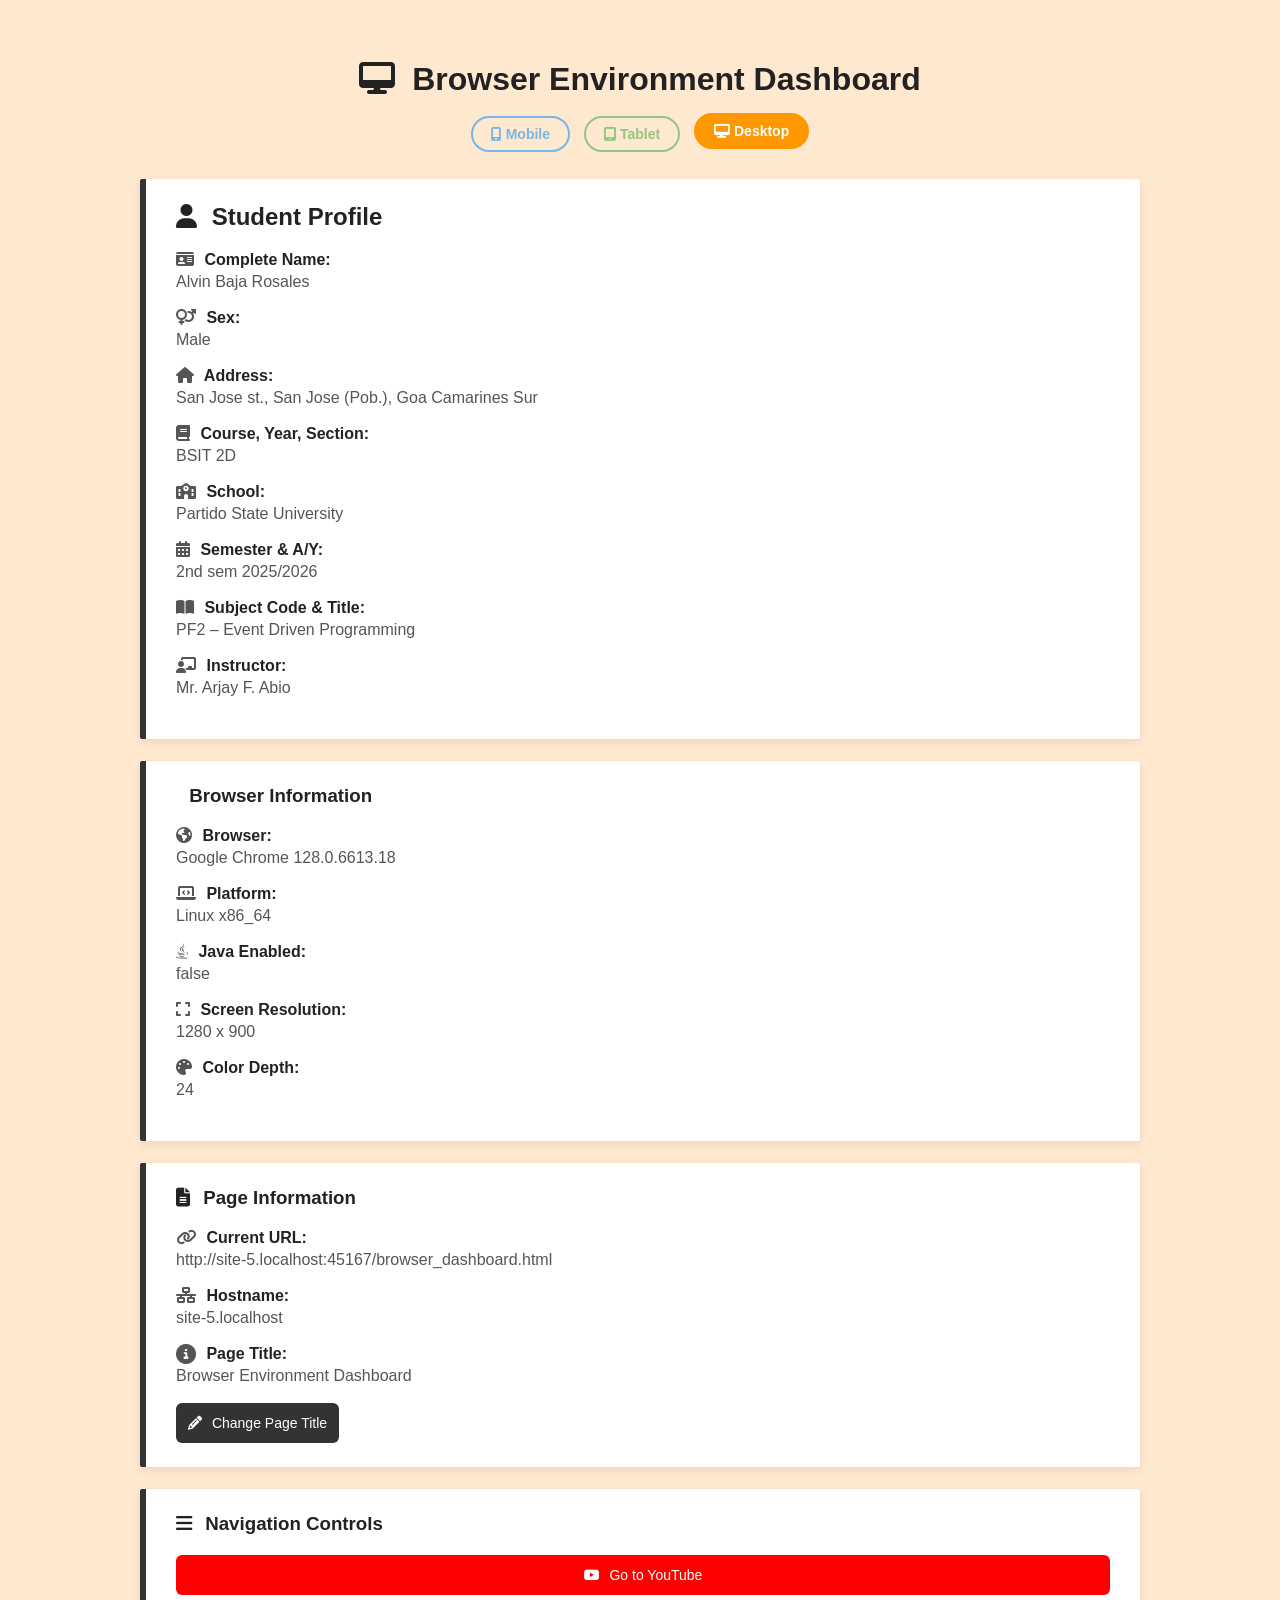
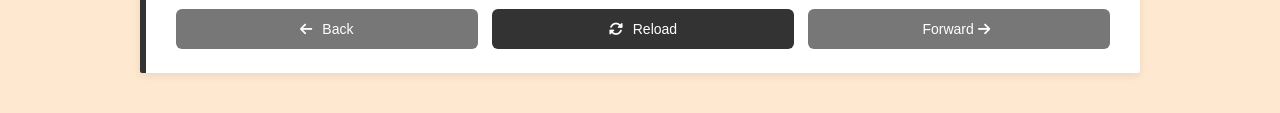
==== browser_dashboard.html @ edfd98b8 "Add files via upload" ====
<!--

README
same as the student homepage, it shows my complete information as well as the following:

browser info;
info, it shows info lile the browswr you are using as well as its version,
as well as other info like platform etc.

page info;
it shows the curent url of this site and other stuff

navigation control;
stuff like link, forward, backward, and reload.

it also changes backgroumd color depending on what device yoj are using

there are interactive features here like changing page title and navigation controls

Icons for easy recognizion and for appeal

-->



<!DOCTYPE html>
<html lang="en">
<head>
<meta charset="UTF-8">
<title>Browser Environment Dashboard</title>
<link rel="stylesheet" href="https://cdnjs.cloudflare.com/ajax/libs/font-awesome/6.4.0/css/all.min.css">
<style>
body {
    font-family: 'Segoe UI', Tahoma, Verdana, sans-serif;
    margin: 0;
    background-color: #f5f5f5;
    transition: background-color 0.3s ease;
}
.container {
    width: 90%;
    max-width: 1000px;
    margin: 40px auto;
    display: flex;
    flex-direction: column;
    gap: 22px;
}
header {
    text-align: center;
}
header h1 {
    font-size: 32px;
    margin-bottom: 18px;
    color: #222;
}
header h1 i { margin-right: 8px; }

.device-bar {
    display: flex;
    justify-content: center;
    gap: 14px;
    margin-bottom: 5px;
}
.device-item {
    padding: 8px 18px;
    border-radius: 20px;
    font-weight: 600;
    font-size: 14px;
    opacity: 0.6;
    transition: 0.3s ease;
    border: 2px solid transparent;
}
.mobile-style { color: #2196f3; border-color: #2196f3; }
.tablet-style { color: #4caf50; border-color: #4caf50; }
.desktop-style { color: #ff9800; border-color: #ff9800; }
.device-item.active {
    opacity: 1;
    color: white;
    transform: translateY(-3px);
}
.device-item.active.mobile-style { background-color: #2196f3; }
.device-item.active.tablet-style { background-color: #4caf50; }
.device-item.active.desktop-style { background-color: #ff9800; }

.card {
    background-color: #ffffff;
    padding: 24px 30px;
    border-radius: 2px;
    box-shadow: 0 3px 8px rgba(0,0,0,0.08);
    border-left: 6px solid #333;
}
.card h2, .card h3 {
    margin-top: 0;
    margin-bottom: 20px;
    color: #222;
}
.card h2 i, .card h3 i { margin-right: 8px; }

.info-block {
    margin-bottom: 18px;
}
.label {
    font-weight: 600;
    color: #222;
    margin-bottom: 4px;
}
.label i { margin-right: 6px; color: #555; }
.value {
    color: #555;
    word-break: break-word;
}

.nav-grid {
    display: flex;
    flex-direction: column;
    gap: 14px;
}
.nav-row {
    display: flex;
    gap: 14px;
}
.nav-row button { flex: 1; }

button {
    padding: 12px;
    border: none;
    border-radius: 6px;
    cursor: pointer;
    font-size: 14px;
    transition: 0.2s ease;
}
.btn-primary { background-color: #333; color: white; }
.btn-primary:hover { background-color: #111; }
.btn-secondary { background-color: #777; color: white; }
.btn-secondary:hover { background-color: #555; }
.btn-youtube { background-color: #FF0000; color: white; }
.btn-youtube:hover { background-color: #cc0000; }

button i { margin-right: 6px; }

@media (max-width: 768px) {
    header h1 { font-size: 26px; }
}
</style>
</head>
<body>
<div class="container">
<header>
    <h1><i class="fa-solid fa-desktop"></i> Browser Environment Dashboard</h1>
    <div class="device-bar">
        <div id="mobile" class="device-item mobile-style"><i class="fa-solid fa-mobile-screen"></i> Mobile</div>
        <div id="tablet" class="device-item tablet-style"><i class="fa-solid fa-tablet-screen-button"></i> Tablet</div>
        <div id="desktop" class="device-item desktop-style"><i class="fa-solid fa-desktop"></i> Desktop</div>
    </div>
</header>

<div class="card">
    <h2><i class="fa-solid fa-user"></i> Student Profile</h2>
    <div class="info-block"><div class="label"><i class="fa-solid fa-id-card"></i> Complete Name:</div><div class="value">Alvin Baja Rosales</div></div>
    <div class="info-block"><div class="label"><i class="fa-solid fa-venus-mars"></i> Sex:</div><div class="value">Male</div></div>
    <div class="info-block"><div class="label"><i class="fa-solid fa-house"></i> Address:</div><div class="value">San Jose st., San Jose (Pob.), Goa Camarines Sur</div></div>
    <div class="info-block"><div class="label"><i class="fa-solid fa-book"></i> Course, Year, Section:</div><div class="value">BSIT 2D</div></div>
    <div class="info-block"><div class="label"><i class="fa-solid fa-school"></i> School:</div><div class="value">Partido State University</div></div>
    <div class="info-block"><div class="label"><i class="fa-solid fa-calendar-days"></i> Semester & A/Y:</div><div class="value">2nd sem 2025/2026</div></div>
    <div class="info-block"><div class="label"><i class="fa-solid fa-book-open"></i> Subject Code & Title:</div><div class="value">PF2 – Event Driven Programming</div></div>
    <div class="info-block"><div class="label"><i class="fa-solid fa-chalkboard-teacher"></i> Instructor:</div><div class="value">Mr. Arjay F. Abio</div></div>
</div>

<div class="card">
    <h3><i class="fa-solid fa-browser"></i> Browser Information</h3>
    <div class="info-block"><div class="label"><i class="fa-solid fa-earth-americas"></i> Browser:</div><div class="value" id="browserInfo"></div></div>
    <div class="info-block"><div class="label"><i class="fa-solid fa-laptop-code"></i> Platform:</div><div class="value" id="platform"></div></div>
    <div class="info-block"><div class="label"><i class="fa-brands fa-java"></i> Java Enabled:</div><div class="value" id="java"></div></div>
    <div class="info-block"><div class="label"><i class="fa-solid fa-expand"></i> Screen Resolution:</div><div class="value" id="resolution"></div></div>
    <div class="info-block"><div class="label"><i class="fa-solid fa-palette"></i> Color Depth:</div><div class="value" id="colorDepth"></div></div>
</div>

<div class="card">
    <h3><i class="fa-solid fa-file-lines"></i> Page Information</h3>
    <div class="info-block"><div class="label"><i class="fa-solid fa-link"></i> Current URL:</div><div class="value" id="url"></div></div>
    <div class="info-block"><div class="label"><i class="fa-solid fa-network-wired"></i> Hostname:</div><div class="value" id="hostname"></div></div>
    <div class="info-block"><div class="label"><i class="fa-solid fa-info-circle fa-lg"></i> Page Title:</div><div class="value" id="pageTitle"></div></div>
    <button class="btn-primary" onclick="changeTitle()"><i class="fa-solid fa-pencil"></i> Change Page Title</button>
</div>

<div class="card">
    <h3><i class="fa-solid fa-bars"></i> Navigation Controls</h3>
    <div class="nav-grid">
        <button class="btn-youtube" onclick="redirectPage()"><i class="fa-brands fa-youtube"></i> Go to YouTube</button>
        <div class="nav-row">
            <button class="btn-secondary" onclick="goBack()"><i class="fa-solid fa-arrow-left"></i> Back</button>
            <button class="btn-primary" onclick="reloadPage()"><i class="fa-solid fa-rotate"></i> Reload</button>
            <button class="btn-secondary" onclick="goForward()"> Forward  <i class="fa-solid fa-arrow-right"></i></button>
        </div>
    </div>
</div>

</div>

<script>
    //this part uses a selection logic to know which browser is being used
function getBrowserInfo() {
    const ua = navigator.userAgent;
    let name = "Unknown", version = "Unknown";
    if (/Edg\/([\d.]+)/.test(ua)) { name="Microsoft Edge"; version=ua.match(/Edg\/([\d.]+)/)[1]; }
    else if (/OPR\/([\d.]+)/.test(ua)) { name="Opera"; version=ua.match(/OPR\/([\d.]+)/)[1]; }
    else if (/Chrome\/([\d.]+)/.test(ua)) { name="Google Chrome"; version=ua.match(/Chrome\/([\d.]+)/)[1]; }
    else if (/Firefox\/([\d.]+)/.test(ua)) { name="Mozilla Firefox"; version=ua.match(/Firefox\/([\d.]+)/)[1]; }
    else if (/Safari\/([\d.]+)/.test(ua) && /Version\/([\d.]+)/.test(ua)) { name="Safari"; version=ua.match(/Version\/([\d.]+)/)[1]; }
    //this displays or output the result of the selection which is the browser name
    document.getElementById("browserInfo").textContent = name + " " + version;
}
getBrowserInfo();

    //same as for browser, takes the info of these selected infl for display
document.getElementById("platform").textContent = navigator.platform;
document.getElementById("java").textContent = navigator.javaEnabled();
document.getElementById("resolution").textContent = screen.width + " x " + screen.height;
document.getElementById("colorDepth").textContent = screen.colorDepth;
    
    //this part is the page info part that shows the url, hostname and title,
document.getElementById("url").textContent = location.href;
document.getElementById("hostname").textContent = location.hostname;
document.getElementById("pageTitle").textContent = document.title;

    //allows the changing of the title page
function changeTitle(){
    let t = prompt("Enter new page title:");
    if(t){ document.title=t; document.getElementById("pageTitle").textContent=t; }
}
    
    //these are the navigation buttons
function reloadPage(){ location.reload(); }
function redirectPage(){ location.href="https://www.youtube.com/watch?v=dQw4w9WgXcQ"; }
function goBack(){ history.back(); }
function goForward(){ history.forward(); }

    //update the device display and background color depending on your screen
function updateDevice(){
    let w = window.innerWidth;
    const mobile = document.getElementById("mobile");
    const tablet = document.getElementById("tablet");
    const desktop = document.getElementById("desktop");

    //removes the last highlighted for the next one
    mobile.classList.remove("active");
    tablet.classList.remove("active");
    desktop.classList.remove("active");

    //this part is where the changing of the background color depending on your screen happens
    if(w < 600){ document.body.style.backgroundColor="#d0e7ff"; mobile.classList.add("active"); }
    else if(w <= 991){ document.body.style.backgroundColor="#d0ffd8"; tablet.classList.add("active"); }
    else{ document.body.style.backgroundColor="#ffe8d0"; desktop.classList.add("active"); }
}
    
    //run after execution and update the resize of screen
updateDevice();
window.addEventListener("resize", updateDevice);
</script>
</body>
</html>
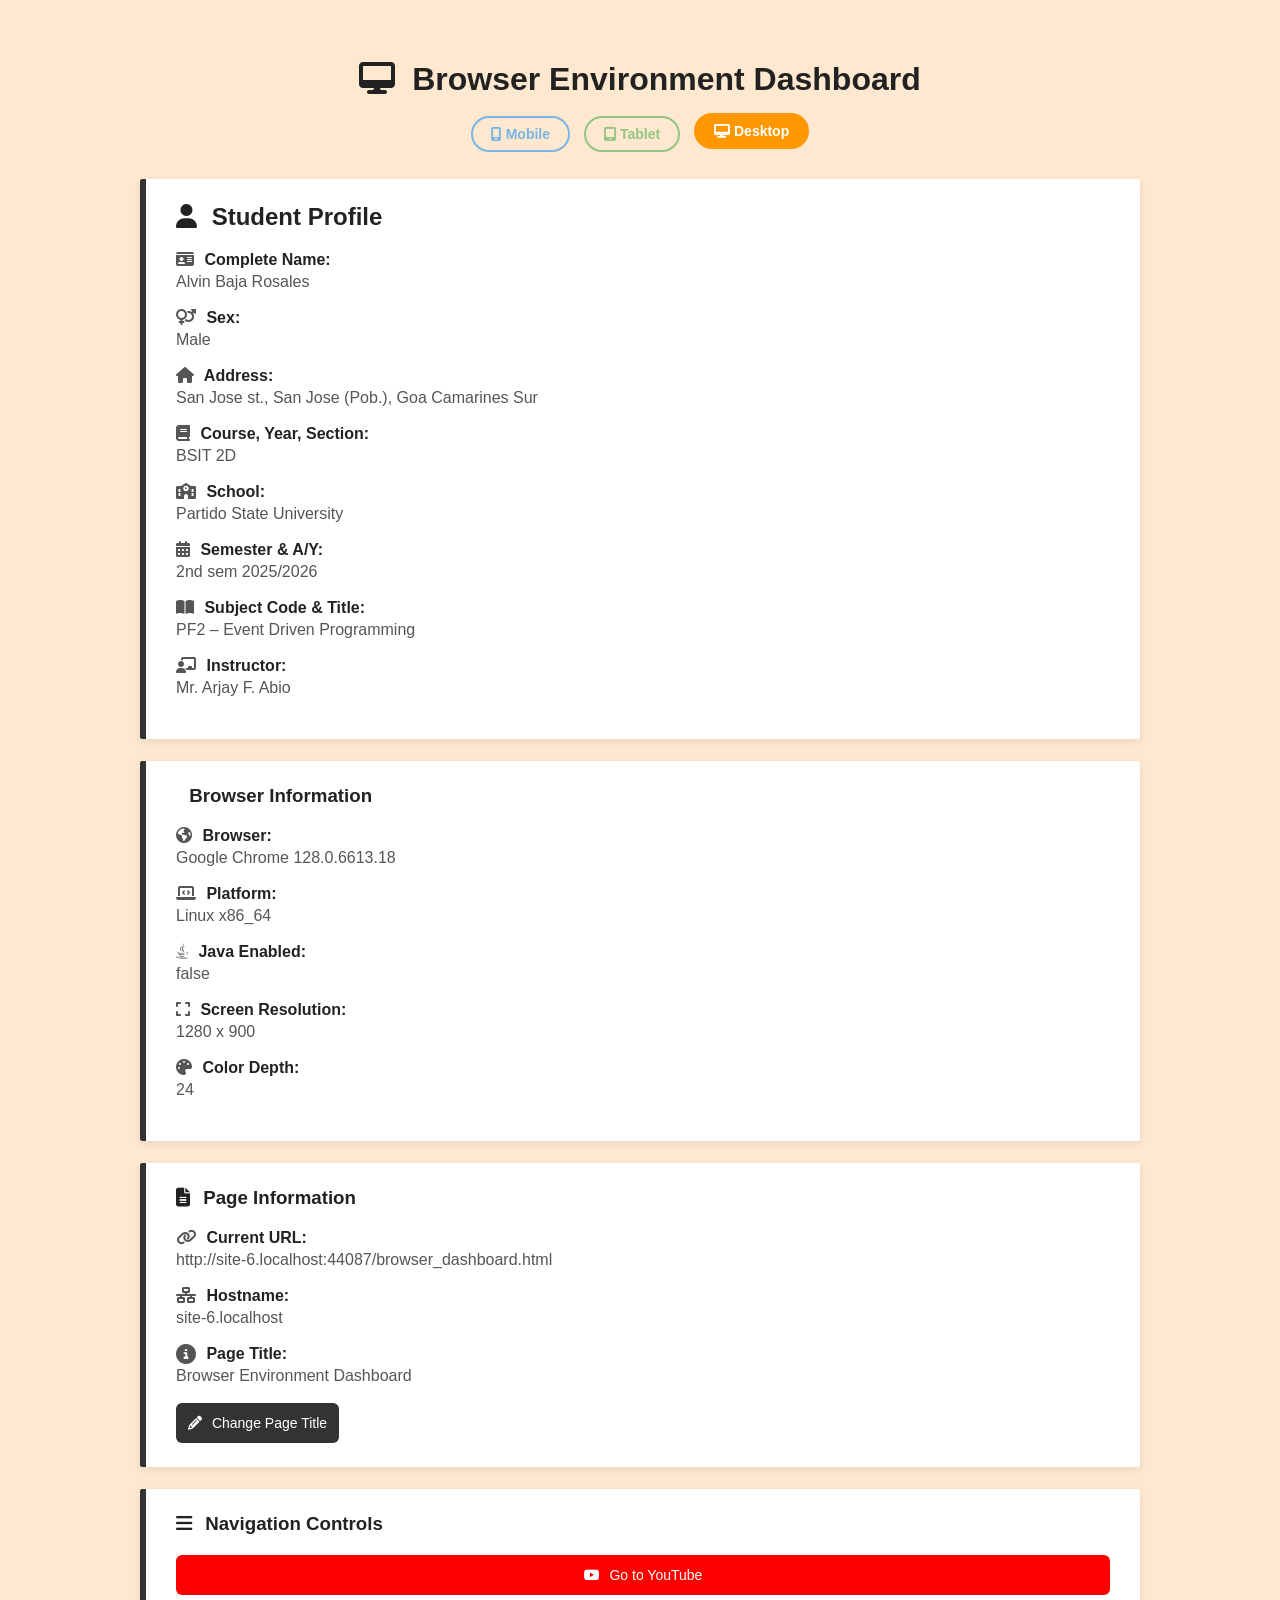
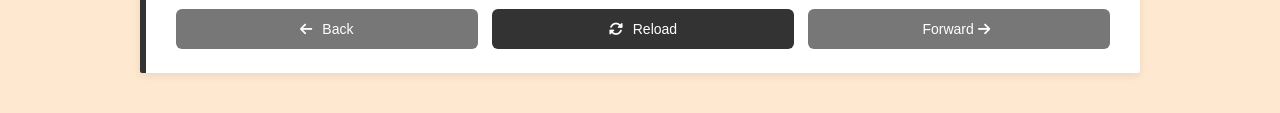
==== commit d1be1398: "Add files via upload" ====
--- a/browser_dashboard.html
+++ b/browser_dashboard.html
@@ -27,6 +27,8 @@
 <html lang="en">
 <head>
 <meta charset="UTF-8">
+  <meta name="viewport" content="width=device-width, initial-scale=1.0">
+  <meta http-equiv="X-UA-Compatible" content="ie=edge">
 <title>Browser Environment Dashboard</title>
 <link rel="stylesheet" href="https://cdnjs.cloudflare.com/ajax/libs/font-awesome/6.4.0/css/all.min.css">
 <style>
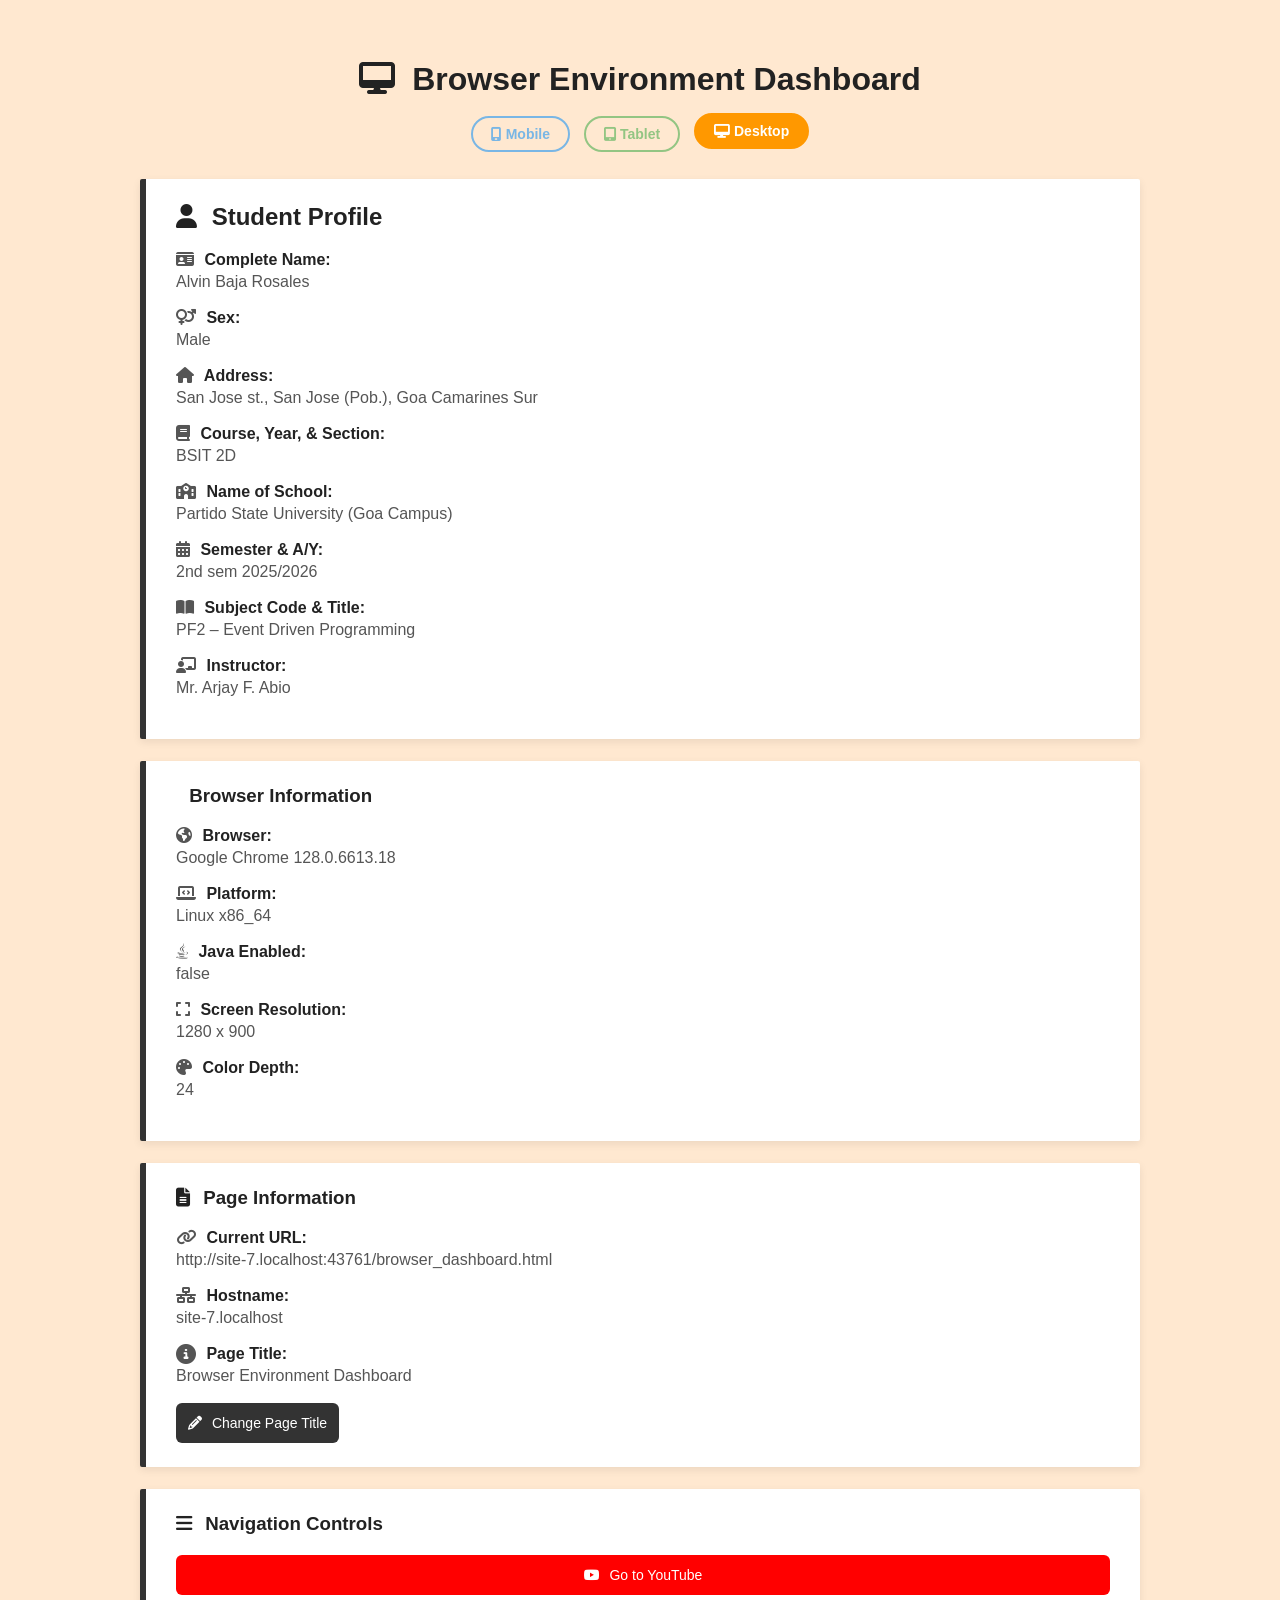
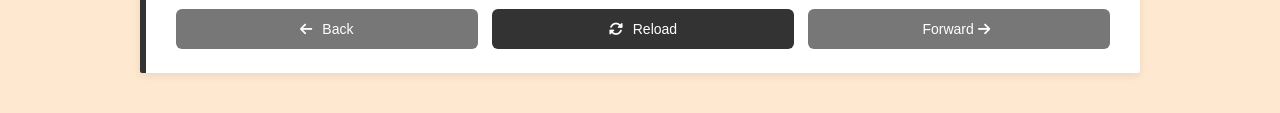
==== commit 1a0984bc: "Add files via upload" ====
--- a/browser_dashboard.html
+++ b/browser_dashboard.html
@@ -160,8 +160,8 @@
     <div class="info-block"><div class="label"><i class="fa-solid fa-id-card"></i> Complete Name:</div><div class="value">Alvin Baja Rosales</div></div>
     <div class="info-block"><div class="label"><i class="fa-solid fa-venus-mars"></i> Sex:</div><div class="value">Male</div></div>
     <div class="info-block"><div class="label"><i class="fa-solid fa-house"></i> Address:</div><div class="value">San Jose st., San Jose (Pob.), Goa Camarines Sur</div></div>
-    <div class="info-block"><div class="label"><i class="fa-solid fa-book"></i> Course, Year, Section:</div><div class="value">BSIT 2D</div></div>
-    <div class="info-block"><div class="label"><i class="fa-solid fa-school"></i> School:</div><div class="value">Partido State University</div></div>
+    <div class="info-block"><div class="label"><i class="fa-solid fa-book"></i> Course, Year, & Section:</div><div class="value">BSIT 2D</div></div>
+    <div class="info-block"><div class="label"><i class="fa-solid fa-school"></i> Name of School:</div><div class="value">Partido State University (Goa Campus)</div></div>
     <div class="info-block"><div class="label"><i class="fa-solid fa-calendar-days"></i> Semester & A/Y:</div><div class="value">2nd sem 2025/2026</div></div>
     <div class="info-block"><div class="label"><i class="fa-solid fa-book-open"></i> Subject Code & Title:</div><div class="value">PF2 – Event Driven Programming</div></div>
     <div class="info-block"><div class="label"><i class="fa-solid fa-chalkboard-teacher"></i> Instructor:</div><div class="value">Mr. Arjay F. Abio</div></div>
